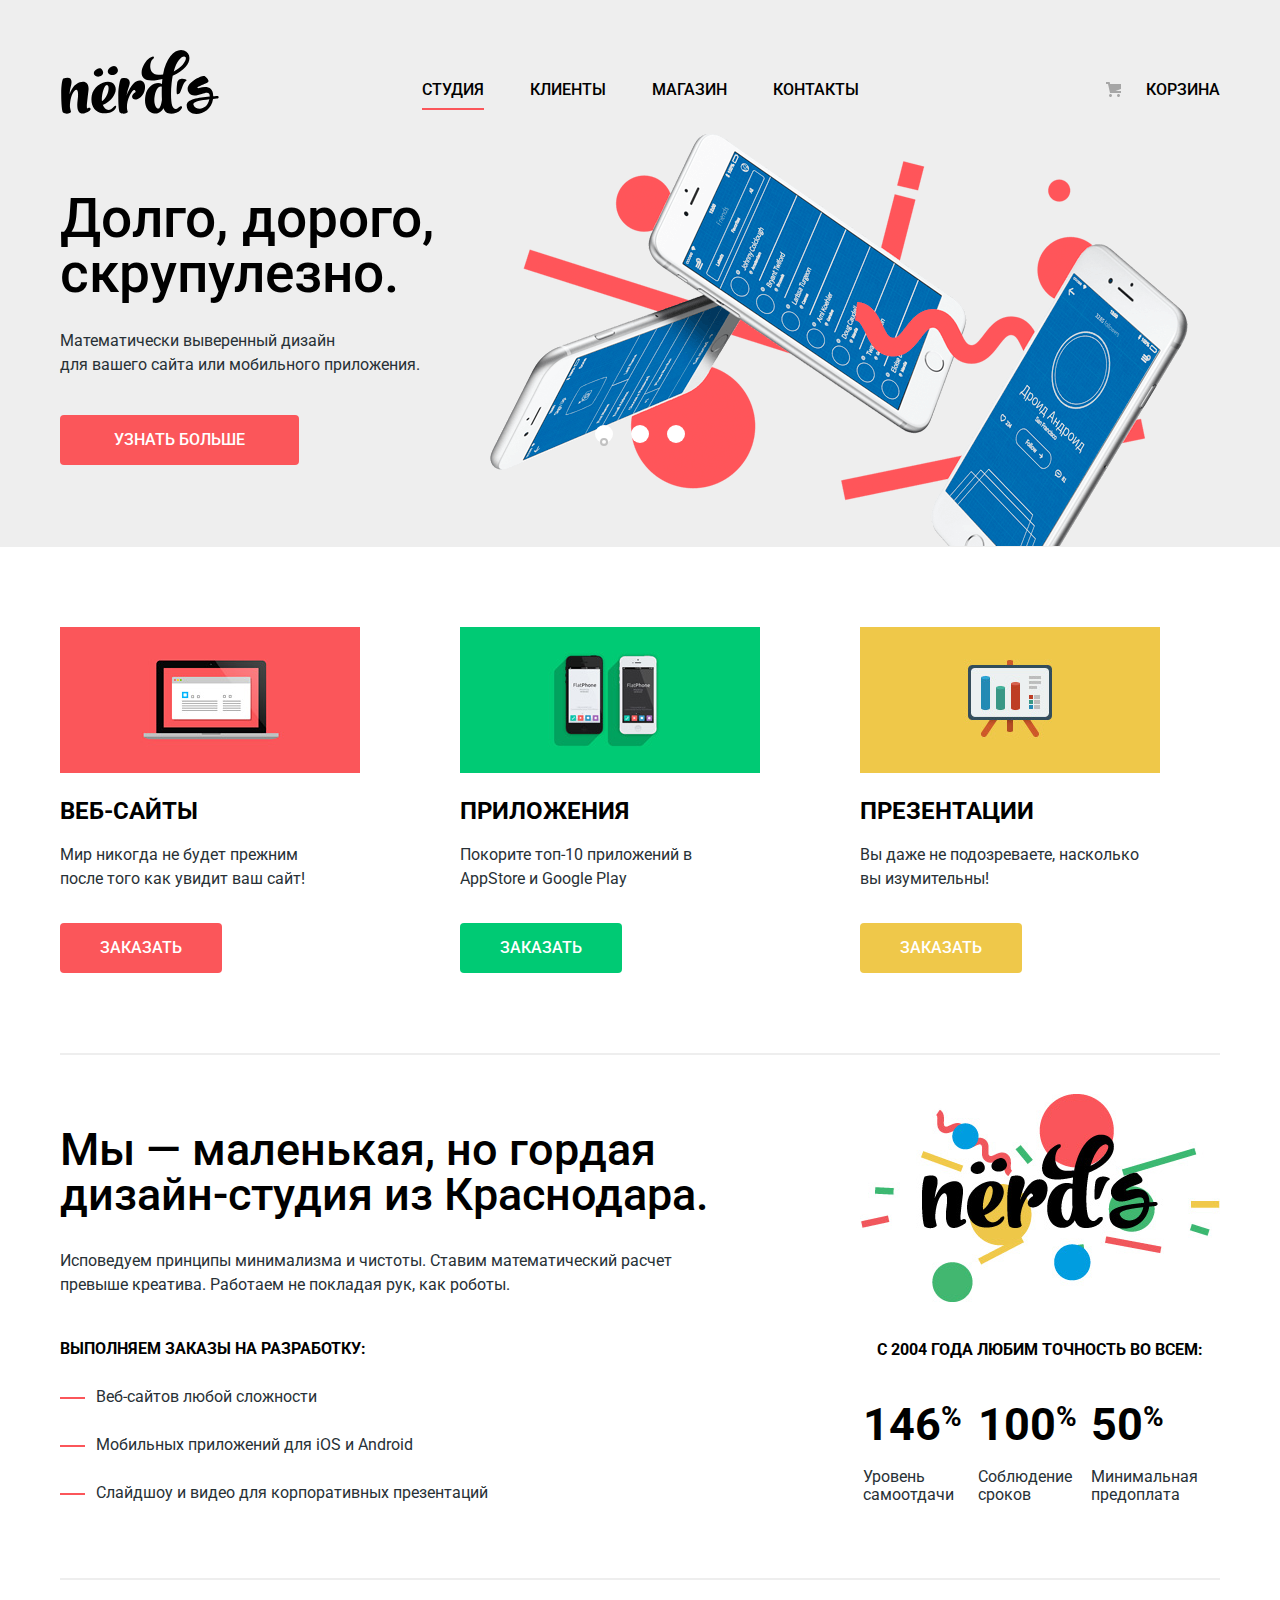
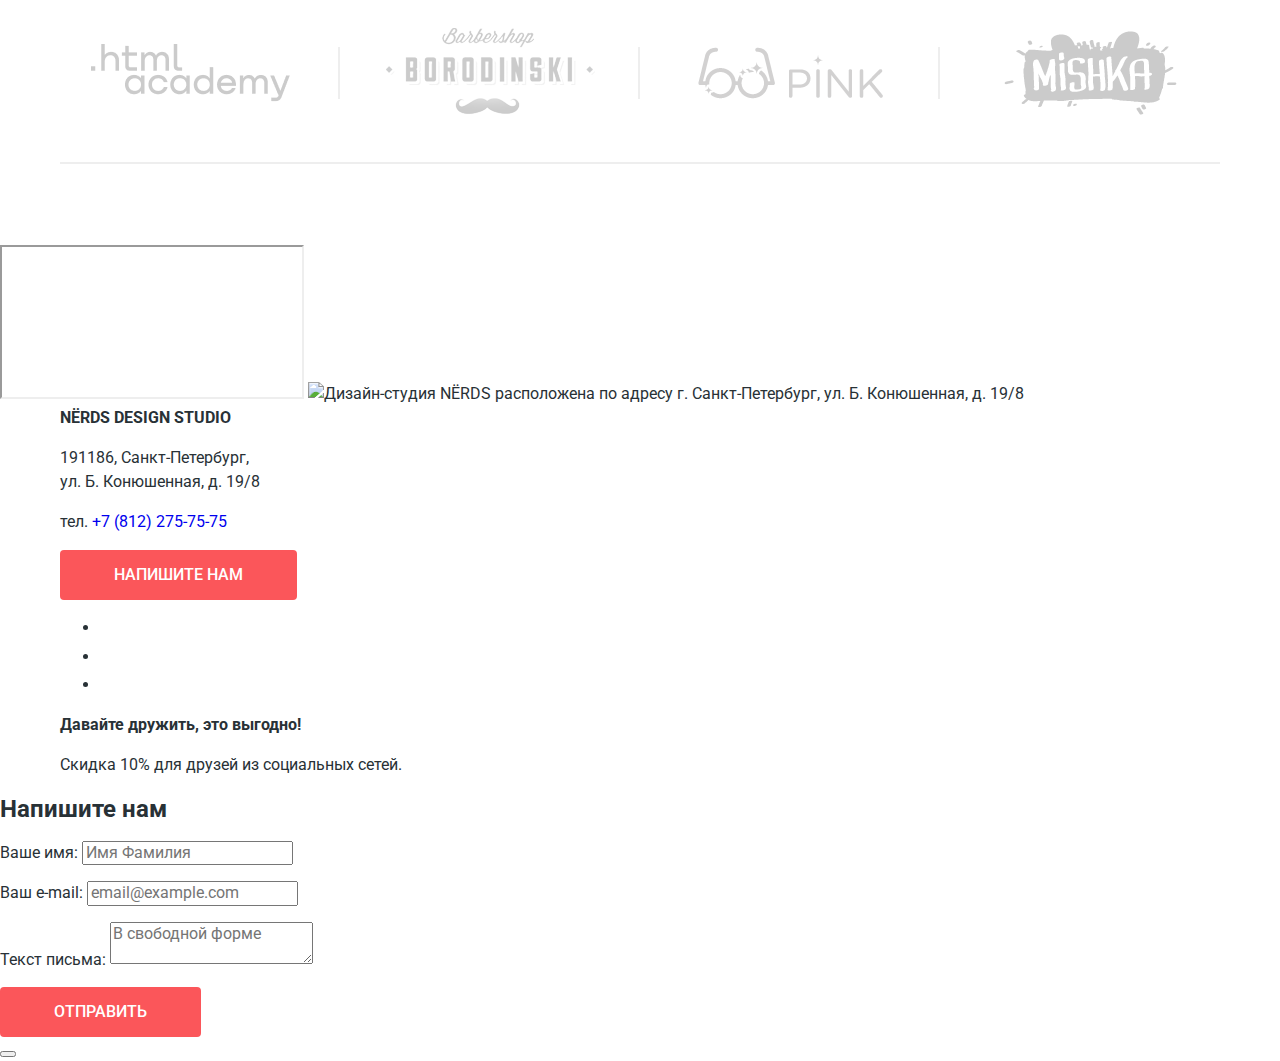
==== index.html @ a6c22553 "finished clients list styles" ====
<!DOCTYPE html>
<html lang="ru">

<head>
  <meta charset="UTF-8">
  <title>Дизайн-студия «Нёрдс»</title>
  <link href="https://fonts.googleapis.com/css?family=Roboto:400,500,700&amp;subset=cyrillic" rel="stylesheet">
  <link rel="stylesheet" href="css/normalize.css"> 
  <link rel="stylesheet" href="css/style.css">
</head>

<body>
  <header class="main-header">
    <div class="container">
      <nav class="main-navigation">
        <a href="" class="header-logo">
          <img src="img/nerds-logo.svg" alt="Логотип дизайн-студии «Нёрдс»" width="160" height="65">
        </a>
        <ul class="site-navigation">
          <li><a href="#" class="current">Студия</a></li>
          <li><a href="#">Клиенты</a></li>
          <li><a href="catalog.html">Магазин</a></li>
          <li><a href="#">Контакты</a></li>
        </ul>
        <ul class="user-navigation">
          <li><a href="#">Корзина</a></li>
        </ul>
      </nav>

      <h1 class="visually-hidden">Дизайн-студия «Нёрдс»</h1>

      <section class="slider">
        <div class="slider-item">
          <div class="slider-description">
            <h2>Долго, дорого, скрупулезно.</h2>
            <p>Математически выверенный дизайн <br> для вашего сайта или мобильного приложения.</p>
            <a class="button large-button" href="#">Узнать больше</a>
          </div>
        </div>
        <div class="slider-item visually-hidden">
          <div class="slider-description">
            <h2>Любим математику как никто другой</h2>
            <p>Никакого креатива, только математические формулы для расчета идеальных пропорций.</p>
            <a class="button large-button" href="#">Узнать больше</a>
          </div>
        </div>
        <div class="slider-item visually-hidden">
          <div class="slider-description">
            <h2>Только ночь, только хардкор</h2>
            <p>Работать днем, как все? Мы против этого. <br> Ближе к полуночи работа только начинается.</p>
            <a class="button large-button" href="#">Узнать больше</a>
          </div>
        </div>
        <div class="slider-controls">
          <button type="button" class="current"><span class="visually-hidden">Показать первый слайд</span></button>
          <button type="button"><span class="visually-hidden">Показать второй слайд</span></button>
          <button type="button"><span class="visually-hidden">Показать третий слайд</span></button>
        </div>
      </section>
    </div>
  </header>

  <main>
    <div class="container">
      <section class="services">
        <h2 class="visually-hidden">Наши услуги</h2>
        <ul class="services-list">
          <li class="services-item">
            <img src="img/illustration-1.png" alt="Разрабатываем веб-сайты" width="300" height="146">
            <h3>Веб-сайты</h3>
            <p>Мир никогда не будет прежним после того как увидит ваш сайт!</p>
            <a class="button small-button" href="#">Заказать</a>
          </li>
          <li class="services-item">
            <img src="img/illustration-2.png" alt="Разрабатываем приложения" width="300" height="146">
            <h3>Приложения</h3>
            <p>Покорите топ-10 приложений в AppStore и Google Play</p>
            <a class="button small-button green-btn" href="#">Заказать</a>
          </li>
          <li class="services-item">
            <img src="img/illustration-3.png" alt="Создаем презентации" width="300" height="146">
            <h3>Презентации</h3>
            <p>Вы даже не подозреваете, насколько вы изумительны!</p>
            <a class="button small-button" href="#">Заказать</a>
          </li>
        </ul>
      </section>

      <section class="about-us">
        <h2 class="visually-hidden">О нас</h2>
        <div class="col-left about-us-text">
          <b class="title">Мы — маленькая, но гордая дизайн-студия из Краснодара.</b>
          <p>Исповедуем принципы минимализма и чистоты. Ставим математический расчет превыше креатива. Работаем не
            покладая рук, как роботы.</p>
          <p><b>Выполняем заказы на разработку:</b></p>
          <ul class="about-us-list">
            <li>Веб-сайтов любой сложности</li>
            <li>Мобильных приложений для iOS и Android</li>
            <li>Слайдшоу и видео для корпоративных презентаций</li>
          </ul>
        </div>
        <div class="col-right about-us-info">
          <img src="img/nerds-illustration.png" alt="Второй логотип дизайн-студии «Нёрдс»" width="360" height="208">
          <table class="about-us-table">
            <caption>с 2004 года Любим точность во всем:</caption>
            <thead>
              <tr>
                <th>Уровень самоотдачи</th>
                <th>Соблюдение сроков</th>
                <th>Минимальная предоплата</th>
              </tr>
            </thead>
            <tbody>
              <tr>
                <td>146<sup>%</sup></td>
                <td>100<sup>%</sup></td>
                <td>50<sup>%</sup></td>
              </tr>
            </tbody>
          </table>
        </div>
      </section>

      <section class="partners">
        <h2 class="visually-hidden">Наши партнеры</h2>
        <ul class="partners-list">
          <li class="partners-list-item">
            <a href="https://htmlacademy.ru/intensive/htmlcss" target="_blank">
              <span class="visually-hidden">HTML Academy</span>
              <img src="img/htmlacademy-logo.png" alt="Логотип HTML Academy">
            </a>
          </li>
          <li class="partners-list-item">
            <a href="https://zloydedd.github.io/Barbershop/" target="_blank">
              <span class="visually-hidden">Barbershop Borodinski</span>
              <img src="img/borodinski-logo.png" alt="Логотип Barbershop Borodinski">
            </a>
          </li>
          <li class="partners-list-item">
            <a href="#">
              <span class="visually-hidden">Pink</span>
              <img src="img/pink-logo.png" alt="Логотип Pink">
            </a>
          </li>
          <li class="partners-list-item">
            <a href="#">
              <span class="visually-hidden">Mishka</span>
              <img src="img/mishka-logo.png" alt="Логотип Mishka" >
            </a>
          </li>
        </ul>
      </section>
    </div>
  </main>

  <footer>
    <section class="contacts">
      <h2 class="visually-hidden">Контакты</h2>
      <iframe src="https://yandex.ru/map-widget/v1/?um=constructor%3Ac1545d169bb420ef90648754a6fea53576f6d8beea52be2b904fad6d67ff5f3b&amp;source=constructor"></iframe>
      <img src="img/map.jpg" alt="Дизайн-студия NЁRDS расположена по адресу г. Санкт-Петербург, ул. Б. Конюшенная, д. 19/8"
        width="1440" height="416">
      <div class="container">
        <div class="contacts-info">
          <b>NЁRDS DESIGN STUDIO</b>
          <p class="contacts-info-text">191186, Санкт-Петербург, <br> ул. Б. Конюшенная, д. 19/8</p>
          <p class="contacts-info-text">тел. <a href="tel:+78122757575">+7 (812) 275-75-75</a></p>
          <a class="write-us button" href="form.html">Напишите нам</a>
        </div>
      </div>
    </section>

    <section class="social">
      <div class="container">
        <h2 class="visually-hidden">Мы в социальных сетях</h2>
        <ul class="social-list">
          <li>
            <a class="social-button" href="#">
              <span class="visually-hidden">Вконтакте</span>
              <svg xmlns="http://www.w3.org/2000/svg" width="26" height="15">
                <path fill="#FFF" d="M16.138 11.51c.956-.309 2.18 2.04 3.483 2.939.978.681 1.727.534 1.727.534l3.473-.05s1.815-.112.957-1.554c-.071-.12-.503-1.069-2.585-3.022-2.177-2.043-1.882-1.712.739-5.244 1.597-2.153 2.236-3.468 2.036-4.028-.192-.539-1.365-.399-1.365-.399L20.69.713c-.381.001-.704.119-.851.515-.003.004-.621 1.666-1.445 3.079-1.741 2.989-2.436 3.148-2.724 2.961-.661-.433-.494-1.737-.494-2.664 0-2.897.432-4.105-.846-4.417-.427-.104-.739-.172-1.828-.182-1.392-.021-2.574 0-3.244.329-.445.223-.786.712-.579.74.26.035.843.16 1.155.586.401.552.389 1.789.389 1.789s.229 3.411-.54 3.834c-.528.29-1.25-.302-2.803-3.016-.793-1.388-1.392-2.922-1.392-2.922s-.116-.285-.326-.441c-.25-.185-.6-.244-.6-.244L.848.684S.29.7.085.946c-.182.218-.015.668-.015.668s2.909 6.881 6.203 10.347c3.02 3.182 6.452 2.971 6.452 2.971h1.555s.469-.054.709-.312c.224-.24.214-.691.214-.691s-.031-2.109.935-2.419z" /></svg>
            </a>
          </li>
          <li>
            <a class="social-button" href="#">
              <span class="visually-hidden">Фейсбук</span>
              <svg xmlns="http://www.w3.org/2000/svg" width="12" height="22">
                <path fill="#FFF" d="M12 4V0H8a4 4 0 0 0-4 4v4H0v4h4v10h4V12h4V8H8V4h4z" /></svg>
            </a>
          </li>
          <li>
            <a class="social-button" href="#">
              <span class="visually-hidden">Инстаграм</span>
              <svg xmlns="http://www.w3.org/2000/svg" width="21" height="21">
                <path fill="#FFF" d="M18 0H3C1.35 0 0 1.35 0 3v15c0 1.65 1.35 3 3 3h15c1.65 0 3-1.35 3-3V3c0-1.65-1.35-3-3-3zm-7.5 7c1.93 0 3.5 1.57 3.5 3.5S12.43 14 10.5 14 7 12.43 7 10.5 8.57 7 10.5 7zM18 18H3V9h1.181A6.504 6.504 0 0 0 4 10.5a6.5 6.5 0 1 0 13 0 6.45 6.45 0 0 0-.181-1.5H18v9zm0-11h-4V3h4v4z" /></svg>
            </a>
          </li>
        </ul>
        <div class="social-text">
          <b>Давайте дружить, это выгодно!</b>
          <p>Скидка 10% для друзей из социальных сетей.</p>
        </div>
      </div>
    </section>
  </footer>

  <section class="modal modal-contacts">
    <h2>Напишите нам</h2>
    <form class="contacts-form" action="https://echo.htmlacademy.ru" method="post">
      <div class="modal-contacts-row">
        <p>
          <label for="name">Ваше имя:</label>
          <input id="name" type="text" name="name" placeholder="Имя Фамилия">
        </p>
        <p>
          <label for="email">Ваш e-mail:</label>
          <input id="email" type="text" name="email" placeholder="email@example.com">
        </p>
      </div>
      <p>
        <label for="message">Текст письма:</label>
        <textarea id="message" name="message" placeholder="В свободной форме"></textarea>
      </p>
      <button class="button" type="submit">Отправить</button>
    </form>
    <button class="modal-close" type="button"><span class="visually-hidden">Закрыть</span></button>
  </section>
  <script src="js/script.js"></script>
</body>

</html>
---- css/style.css ----
body {
  font-weight: normal;
  font-size: 16px;
  line-height: 24px;
  font-family: "Roboto", "Arial", sans-serif;
  color: #283136;

  background-color: #ffffff;
}

a {
  text-decoration: none;
}

.visually-hidden {
  position: absolute;
  width: 1px;
  height: 1px;
  margin: -1px;
  border: 0;
  padding: 0;
  white-space: nowrap;
  clip-path: inset(100%);
  clip: rect(0 0 0 0);
  overflow: hidden;
}

.container {
  width: 1160px;
  margin: 0 auto;
  padding: 0 20px;
}

.button {
  display: inline-block;
  padding: 16px 54px;

  font: inherit;
  font-weight: 500;
  line-height: 18px;
  vertical-align: middle;
  text-align: center;
  color: #ffffff;
  text-transform: uppercase;

  background-color: #fb565a;
  border: none;
  border-radius: 4px;
  cursor: pointer;
}

.button:hover,
.button:focus {
  background-color: #e74246;
}

.button:active {
  color: rgba(255, 255, 255, 0.3);

  background-color: #d7373b;
  -webkit-box-shadow: inset 0 3px 0 rgba(0, 1, 1, 0.1);
          box-shadow: inset 0 3px 0 rgba(0, 1, 1, 0.1);
}

/* header */

.main-header {
  background-color: #eeeeee;
}

.main-header .main-navigation {
  display: flex;
  padding-top: 49px;
}

.main-header .header-logo {
  width: 160px;
  height: 65px;
}

.main-header ul {
  margin: 0;
  padding: 0;

  list-style: none;
}

a.header-logo:hover,
a.header-logo:focus {
  opacity: 0.8;
}

a.header-logo:active {
  opacity: 0.3;
}

ul.site-navigation,
ul.user-navigation {
  padding-top: 26px;
}

ul.site-navigation {
  display: flex;
  flex-wrap: wrap;
  justify-content: center;
  width: 840px;
}

ul.user-navigation {
  max-width: 180px;
  margin-left: auto;

  text-align: right;
}

.site-navigation li,
.user-navigation li {
  position: relative;
}

.site-navigation a,
.user-navigation a {
  display: block;

  font-weight: 500;
  line-height: 30px;
  color: #000000;
  text-transform: uppercase;
}

.site-navigation a.current::after,
.user-navigation a.current::after {
  content: "";
  position: absolute;
  right: 23px;
  bottom: 4px;
  left: 23px;

  height: 2px;

  background-color: #fb565a;
}

.site-navigation a[href]:hover,
.site-navigation a[href]:focus,
.user-navigation a[href]:hover,
.user-navigation a[href]:focus {
  color: #fb565a;
}

.site-navigation a[href]:active,
.user-navigation a[href]:active {
  color: rgba(0, 0, 0, 0.3);
}

.site-navigation a {
  padding: 0 23px;
}

.user-navigation a {
  position: relative;

  padding-left: 40px;
}

.user-navigation a::before {
  content: "";
  position: absolute;
  top: 7px;
  left: 0;

  width: 15px;
  height: 15px;

  background-image: url("../img/cart-icon.svg");
}

/* main page */

.slider {
  position: relative;

  min-height: 433px;
}

.slider .slider-item {
  position: absolute;

  width: 100%;
  padding-bottom: 100px;

  background-repeat: no-repeat;
  background-position: 93%;
}

.slider .slider-item:nth-child(1) {
  background-image: url("../img/slide-1.png");
}

.slider .slider-item:nth-child(2) {
  padding-bottom: 82px;

  background-image: url("../img/slide-2.png");
}

.slider .slider-item:nth-child(3) {
  background-image: url("../img/slide-3.png");
}

.slider-description {
  width: 560px;
}

.slider-description h2 {
  margin: 0;
  padding-top: 77px;
  padding-right: 60px;
  padding-bottom: 12px;

  font-weight: 500;
  font-size: 55px;
  line-height: 55px;
  color: #000000;
}

.slider-description p {
  margin-bottom: 38px;
  padding-right: 60px;
}

.slider-controls {
  position: absolute;
  bottom: 98px;
  left: 535px;
}

.slider-controls button {
  width: 18px;
  height: 18px;
  margin-right: 14px;

  background-color: #ffffff;
  border: none;
  border-radius: 50%;
}

.slider-controls button.current::after {
  content: "";
  position: absolute;
  top: 13px;
  left: 5px;

  width: 4px;
  height: 4px;

  border: 2px solid #c1c1c1;
  border-radius: 50%;
}

/* services */

.services {
  padding: 80px 0;

  border-bottom: 2px solid #eeeeee;
}

.services .services-list {
  display: flex;
  flex-wrap: wrap;
  justify-content: space-between;
  margin: 0;
  padding: 0;

  list-style: none;
}

.services-item {
  width: 300px;
  margin-right: 60px;
}

.services-item img {
  display: block;
  width: 300px;
  height: 146px;
}

.services-item h3 {
  margin: 0;
  margin-top: 23px;
  margin-bottom: 17px;

  font-weight: bold;
  font-size: 24px;
  line-height: 30px;
  color: #000000;
  text-transform: uppercase;
}

.services-item p {
  margin-bottom: 32px;
  padding-right: 20px;
}

.services-item .button {
  padding: 16px 40px;
}

.services-item:nth-child(2) .button {
  background-color: #00ca74;
}

.services-item:nth-child(2) .button:hover,
.services-item:nth-child(2) .button:focus {
  background-color: #00bc6c;
}

.services-item:nth-child(2) .button:active {
  background-color: #00aa62;
}

.services-item:nth-child(3) .button {
  background-color: #efc84a;
}

.services-item:nth-child(3) .button:hover,
.services-item:nth-child(3) .button:focus {
  background-color: #eab534;
}

.services-item:nth-child(3) .button:active {
  background-color: #e5a722;
}

/* about us */

.about-us {
  display: flex;
  justify-content: space-between;
  padding-top: 39px;
  padding-bottom: 49px;

  border-bottom: 2px solid #eeeeee;
}

.about-us .col-left {
  width: 660px;
  padding-top: 33px;
}

.about-us .col-right {
  width: 360px;
}

.about-us-text .title {
  font-weight: 500;
  font-size: 45px;
  line-height: 45px;
  color: #000000;
  text-transform: none;
}

.about-us-text p:first-of-type {
  margin-top: 32px;
}

.about-us-text p:last-of-type {
  margin-top: 40px;
  margin-bottom: 24px;
}

.about-us-text b {
  font-weight: bold;
  color: #000000;
  text-transform: uppercase;
}

.about-us-text .about-us-list {
  margin: 0;
  padding: 0;

  list-style: none;
}

.about-us-list li {
  position: relative;

  margin-bottom: 24px;
  padding-left: 36px;
}

.about-us-list li::before {
  content: "";
  position: absolute;
  top: 12px;
  left: 0;

  width: 25px;
  height: 2px;

  background-color: #fb565a;
}

/* second-col */

.about-us-info img {
  display: block;
  width: 360px;
  height: 208px;
}

.about-us-table {
  margin-top: 36px;
}

.about-us-table caption {
  margin-bottom: 37px;

  font-weight: bold;
  color: #000000;
  text-transform: uppercase;
}

.about-us-table thead {
  display: table-footer-group;

  text-align: left;
}

.about-us-table th {
  font-weight: normal;
  line-height: 18px;
  padding-top: 18px;
}

.about-us-table tbody {
  font-weight: bold;
  font-size: 45px;
  line-height: 45px;
  color: #000000;
}

.about-us-table sup {
  font-size: 28px;
}

/* partners */

.partners {
  padding-bottom: 81px;
}

.partners .partners-list {
  display: flex;
  flex-wrap: wrap;
  justify-content: space-between;
  align-items: center;
  margin: 0;
  padding: 0;
  padding-top: 48px;
  padding-bottom: 44px;

  list-style: none;

  border-bottom: 2px solid #eeeeee;
}

.partners-list .partners-list-item {
  width: 260px;
  position: relative;
}

.partners-list-item:not(:nth-child(4n + 4))::after {
  content: "";
  position: absolute;
  width: 2px;
  height: 52px;
  right: -20px;
  bottom: 50%;
  transform: translateY(50%);
  background-color: #EEEEEE;
}

.partners-list-item a {
  display: flex;
  justify-content: center;

  opacity: 0.2;
}

.partners-list-item a:hover,
.partners-list-item a:focus {
  opacity: 1;
}

.partners-list-item a:active {
  opacity: 0.1;
}

.partners-list-item img {
  width: auto;
}
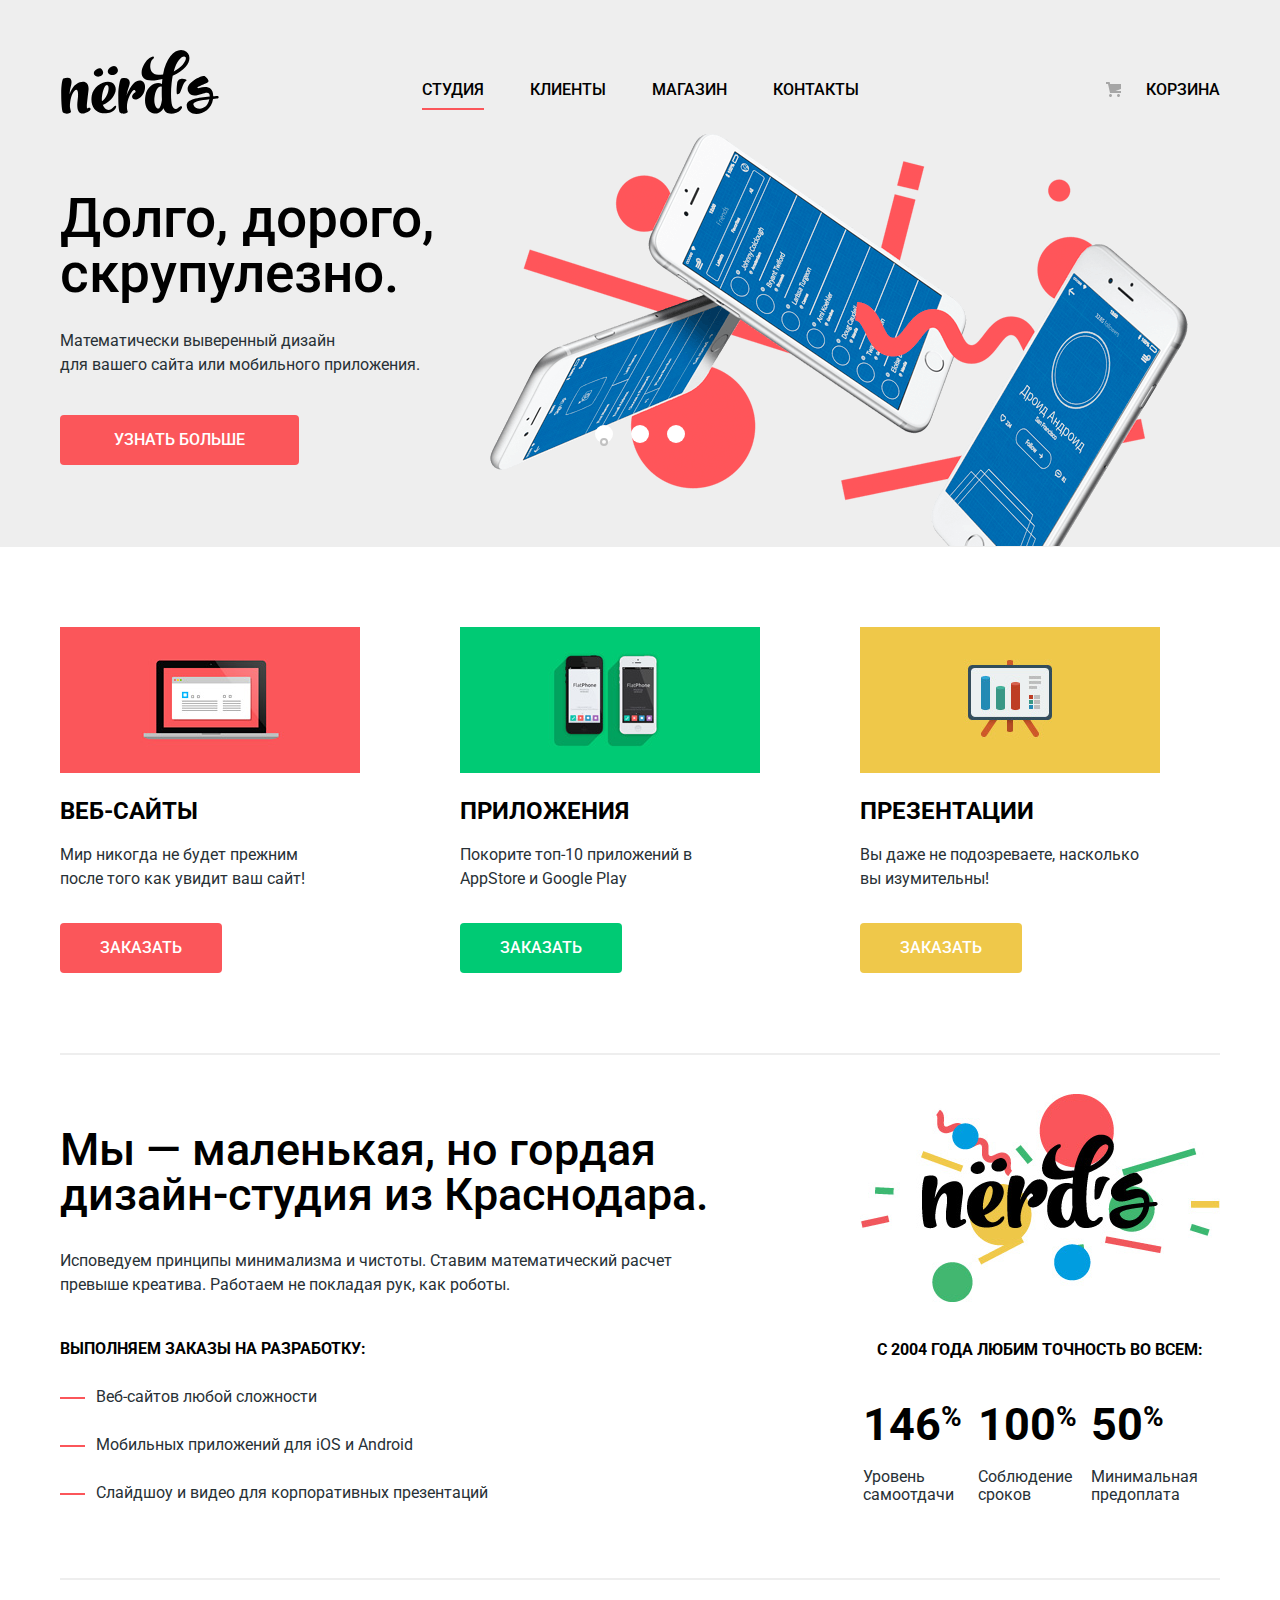
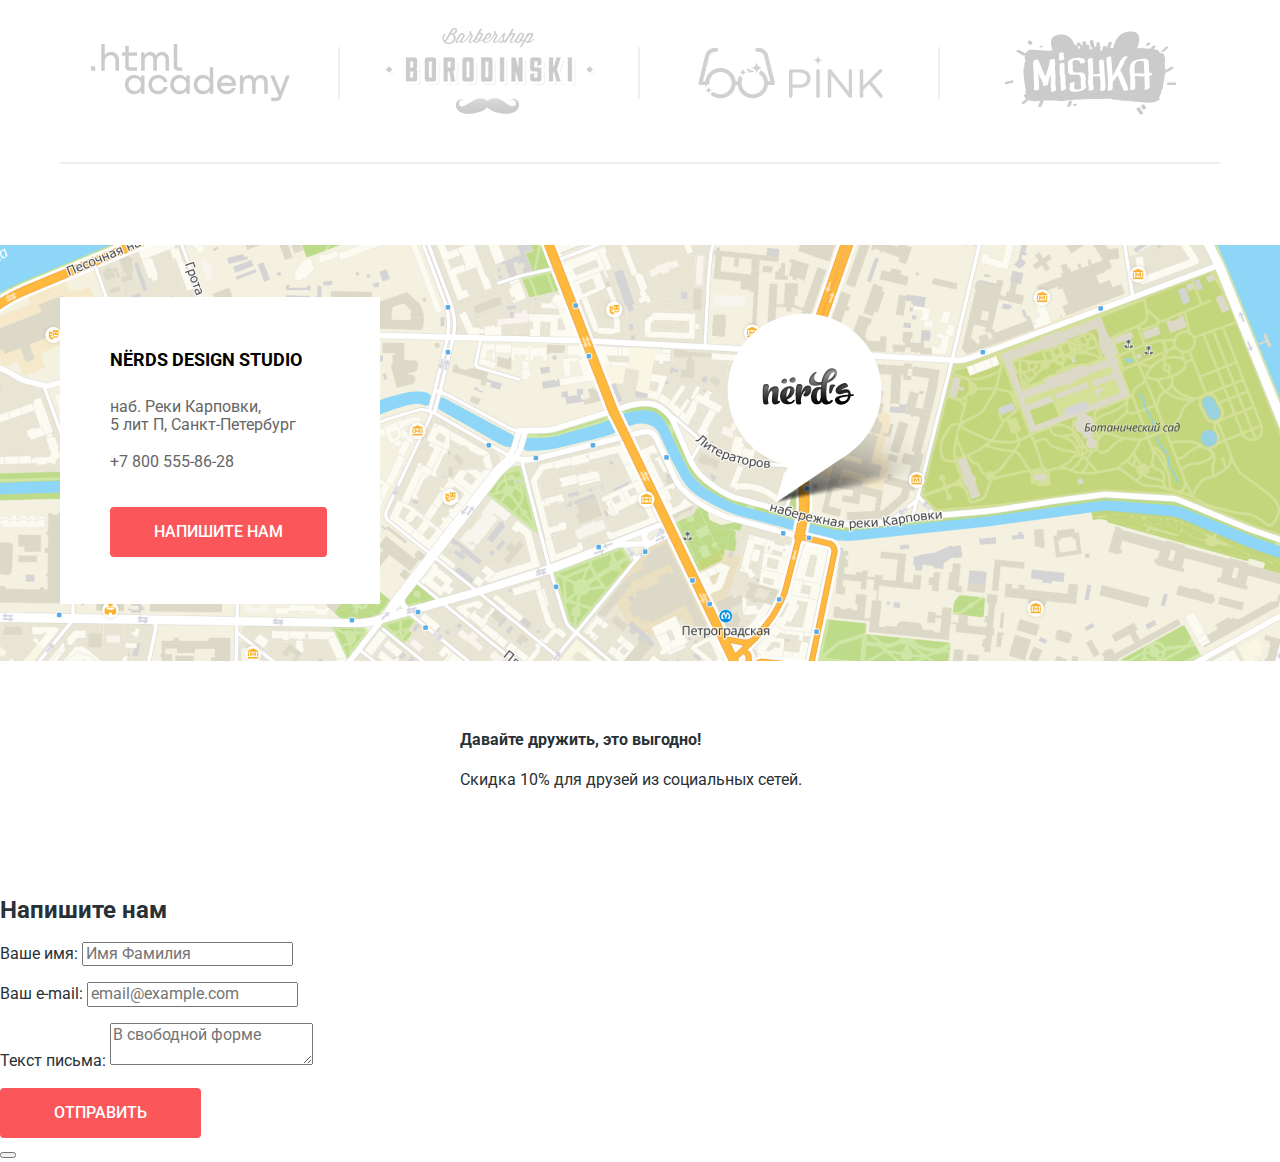
==== commit 04be19c8: "finished address/map section styles" ====
--- a/index.html
+++ b/index.html
@@ -157,15 +157,16 @@
     <section class="contacts">
       <h2 class="visually-hidden">Контакты</h2>
       <iframe src="https://yandex.ru/map-widget/v1/?um=constructor%3Ac1545d169bb420ef90648754a6fea53576f6d8beea52be2b904fad6d67ff5f3b&amp;source=constructor"></iframe>
-      <img src="img/map.jpg" alt="Дизайн-студия NЁRDS расположена по адресу г. Санкт-Петербург, ул. Б. Конюшенная, д. 19/8"
-        width="1440" height="416">
+      <img src="img/map.png" alt="Дизайн-студия NЁRDS расположена по адресу г. Санкт-Петербург, ул. Б. Конюшенная, д. 19/8"
+        width="" height="">
       <div class="container">
         <div class="contacts-info">
-          <b>NЁRDS DESIGN STUDIO</b>
-          <p class="contacts-info-text">191186, Санкт-Петербург, <br> ул. Б. Конюшенная, д. 19/8</p>
-          <p class="contacts-info-text">тел. <a href="tel:+78122757575">+7 (812) 275-75-75</a></p>
+          <b>nёrds design studio</b>
+          <p class="contacts-info-text">наб. Реки Карповки, <br> 5 лит П, Санкт-Петербург</p>
+          <p class="contacts-info-text"><a href="tel:+78005558628">+7 800 555-86-28</a></p>
           <a class="write-us button" href="form.html">Напишите нам</a>
         </div>
+        <div class="map-marker"></div>
       </div>
     </section>
 
--- a/css/style.css
+++ b/css/style.css
@@ -500,4 +500,111 @@
 
 .partners-list-item img {
   width: auto;
+}
+
+/* footer */
+
+.contacts {
+  position: relative;
+
+  height: 416px;
+  padding-bottom: 67px;
+  overflow: hidden;
+}
+
+.contacts iframe {
+  display: none;
+  position: relative;
+  z-index: 2;
+
+  width: 100%;
+  height: 416px;
+
+  border: none;
+}
+
+.contacts img {
+  position: absolute;
+  top: 0;
+  z-index: 1;
+
+  width: 1440px;
+  height: 416px;
+}
+
+.contacts-info {
+  position: absolute;
+  top: 52px;
+  z-index: 2;
+
+  width: 220px;
+  padding: 48px 50px 47px 50px;
+
+  background-color: #ffffff;
+} 
+
+.map-marker {
+  content: "";
+  position: absolute;
+  left: 727px;
+  top: 68px;
+  z-index: 2;
+
+  width: 231px;
+  height: 190px;
+  background-image: url("../img/map-marker.png");
+}
+
+.contacts-info b {
+  font-weight: bold;
+  font-size: 18px;
+  line-height: 30px;
+  color: #000000;
+  text-transform: uppercase;
+}
+
+.contacts-info-text:first-of-type {
+  margin: 0;
+  margin-top: 23px;
+}
+
+.contacts-info-text:last-of-type {
+  margin: 0;
+  margin-top: 19px;
+  margin-bottom: 13px;
+}
+
+.contacts-info-text,
+.contacts-info-text a {
+  line-height: 18px;
+  color: #666666;
+}
+
+.contacts-info .write-us {
+  margin-top: 23px;
+  padding: 16px 44px;
+}
+
+/* social bar */
+
+.social {
+  padding-bottom: 70px;
+}
+
+.social .container {
+  display: flex;
+}
+
+.social .social-list {
+  display: flex;
+  flex-wrap: wrap;
+  width: 400px;
+  margin: 0;
+  padding: 0;
+
+  list-style: none;
+}
+
+.social-list li {
+  margin-right: 12px;
 }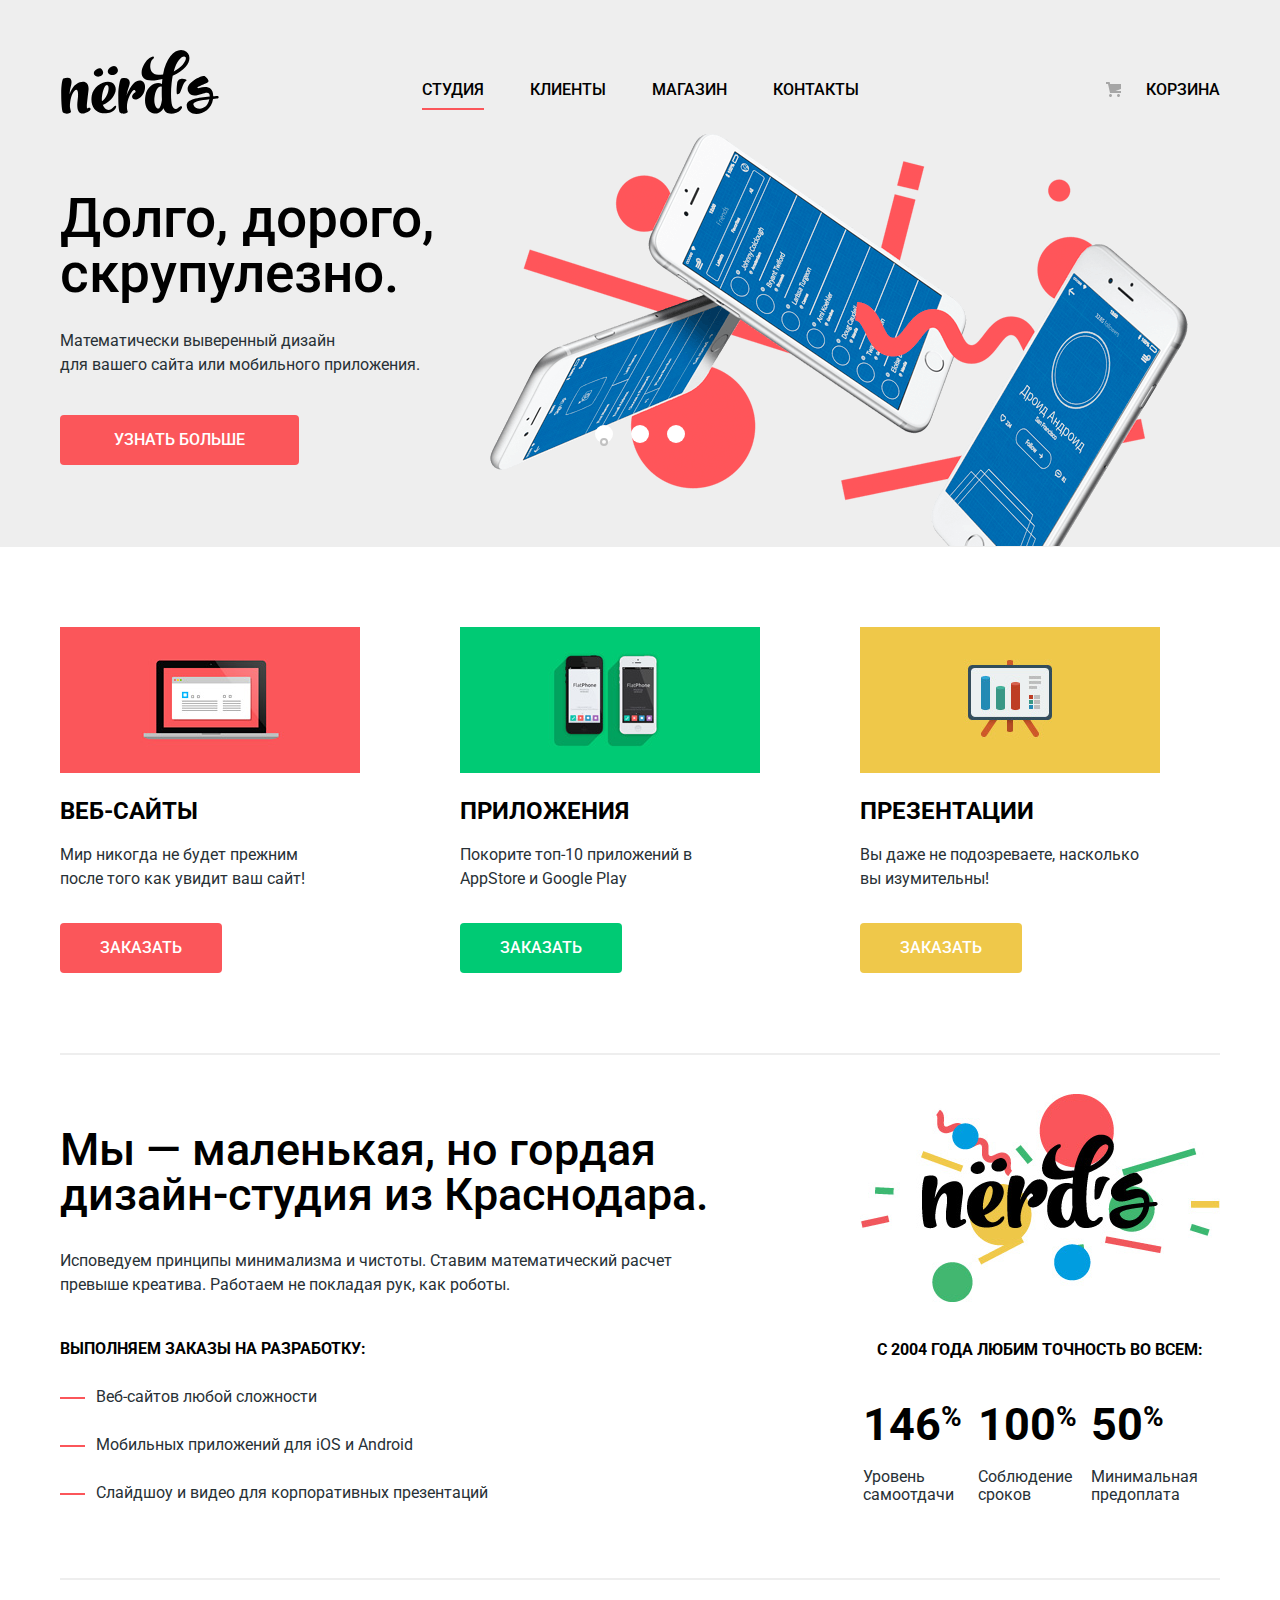
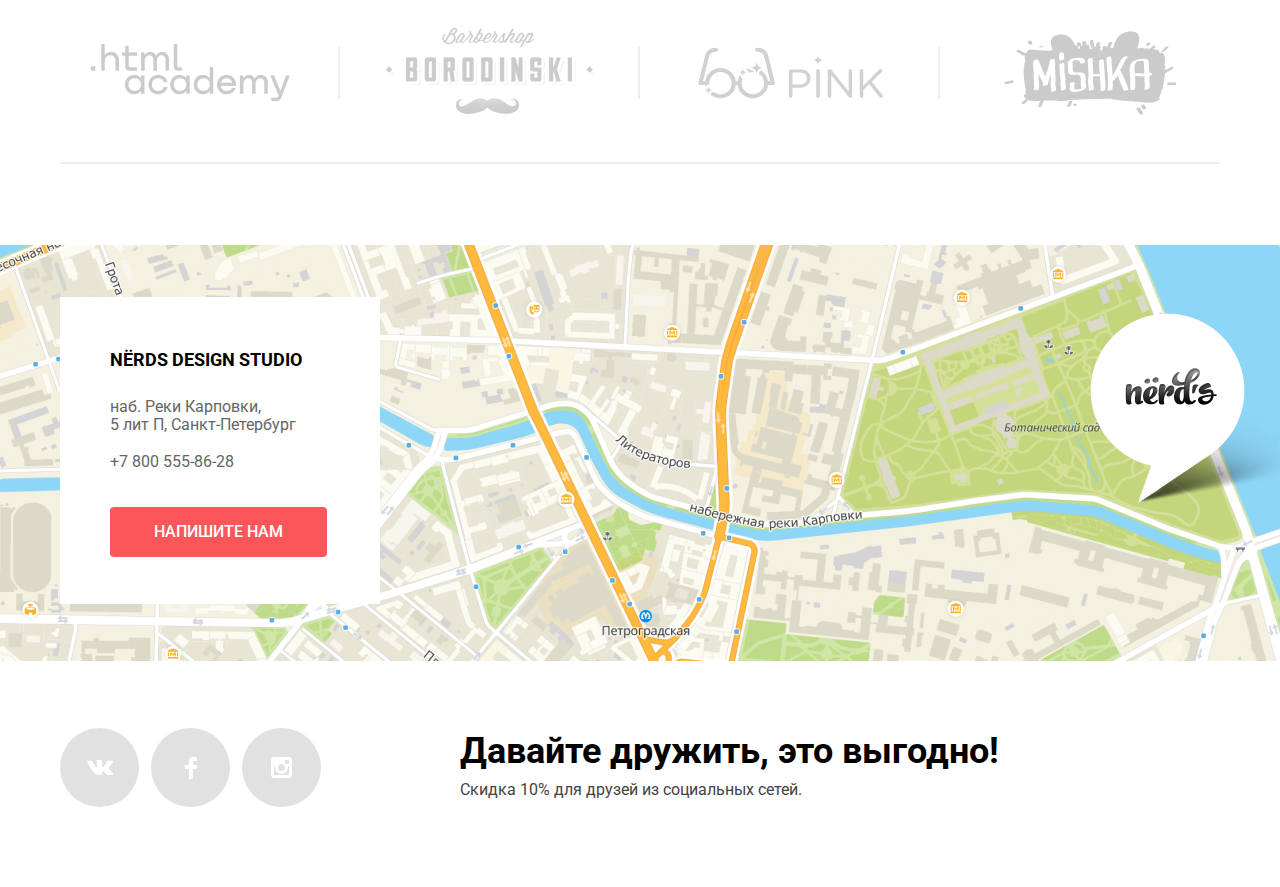
==== commit ec126ba2: "finished modal, some pixel work" ====
--- a/index.html
+++ b/index.html
@@ -208,19 +208,19 @@
     <h2>Напишите нам</h2>
     <form class="contacts-form" action="https://echo.htmlacademy.ru" method="post">
       <div class="modal-contacts-row">
-        <p>
+        <div>
           <label for="name">Ваше имя:</label>
           <input id="name" type="text" name="name" placeholder="Имя Фамилия">
-        </p>
-        <p>
-          <label for="email">Ваш e-mail:</label>
+        </div>
+        <div>
+          <label for="email">Ваш email:</label>
           <input id="email" type="text" name="email" placeholder="email@example.com">
-        </p>
-      </div>
-      <p>
+        </div>
+      </div>
+      <div>
         <label for="message">Текст письма:</label>
         <textarea id="message" name="message" placeholder="В свободной форме"></textarea>
-      </p>
+      </div>
       <button class="button" type="submit">Отправить</button>
     </form>
     <button class="modal-close" type="button"><span class="visually-hidden">Закрыть</span></button>
--- a/css/style.css
+++ b/css/style.css
@@ -513,7 +513,6 @@
 }
 
 .contacts iframe {
-  display: none;
   position: relative;
   z-index: 2;
 
@@ -526,10 +525,13 @@
 .contacts img {
   position: absolute;
   top: 0;
+  left: 50%;
   z-index: 1;
 
   width: 1440px;
   height: 416px;
+
+  transform: translateX(-50%);
 }
 
 .contacts-info {
@@ -546,7 +548,7 @@
 .map-marker {
   content: "";
   position: absolute;
-  left: 727px;
+  left: 1090px;
   top: 68px;
   z-index: 2;
 
@@ -607,4 +609,198 @@
 
 .social-list li {
   margin-right: 12px;
+}
+
+.social .social-text {
+  width: 760px;
+  padding-top: 5px;
+}
+
+.social-button {
+  display: flex;
+  justify-content: center;
+  align-items: center;
+  width: 79px;
+  height: 79px;
+
+  background-color: #e1e1e1;
+  border-radius: 50%;
+}
+
+.social-button:hover,
+.social-button:focus {
+  background-color: #e74246;
+}
+
+.social-button:active {
+  background-color: #d7373b;
+}
+
+.social-button:active svg {
+  opacity: 0.3;
+}
+
+/* social text */
+
+.social-text b {
+  font-weight: bold;
+  font-size: 36px;
+  line-height: 36px;
+  color: #000000;
+}
+
+.social-text p {
+  margin-top: 9px;
+
+  line-height: 22px;
+  color: #444444;
+}
+
+/* footer end */
+
+/* modal section */
+
+.modal {
+  display: none;
+}
+
+.modal-show {
+  display: block;
+}
+
+.modal-contacts {
+  position: fixed;
+  top: 156px;
+  left: 50%;
+  z-index: 3;
+
+  width: 760px;
+  margin-left: -480px;
+  padding: 68px 100px 85px 100px;
+
+  background: #ffffff;
+  box-shadow: 0px 20px 40px rgba(0, 0, 0, 0.4);
+}
+
+.modal-contacts-row {
+  display: flex;
+  justify-content: space-between;
+}
+
+.modal-contacts-row div {
+  width: 360px;
+  padding-top: 12px;
+  margin-bottom: 32px;
+}
+
+.modal-contacts h2 {
+  margin: 0;
+  margin-bottom: 22px;
+
+  font-weight: 700;
+  font-size: 45px;
+  line-height: 53px;
+  color: #000000;
+}
+
+.modal-close {
+  position: absolute;
+  top: 80px;
+  right: 87px;
+
+  width: 27px;
+  height: 27px;
+  padding: 0;
+
+  background: none;
+  border: none;
+  cursor: pointer;
+  opacity: 0.3;
+}
+
+.modal-close::before {
+  content: "";
+  position: absolute;
+  top: 10px;
+  left: 0;
+
+  width: 27px;
+  height: 5px;
+
+  background-color: #fb565a;
+  transform: rotate(45deg);
+}
+
+.modal-close::after {
+  content: "";
+  position: absolute;
+  top: 10px;
+  left: 0;
+
+  width: 27px;
+  height: 5px;
+
+  background-color: #fb565a;
+  transform: rotate(-45deg);
+}
+
+.modal-close:hover {
+  opacity: 1;
+}
+
+.modal-close:active {
+  opacity: 0.1;
+}
+
+.contacts-form {
+  position: relative;
+}
+
+.contacts-form label {
+  font-weight: bold;
+  line-height: 18px;
+  color: #000000;
+}
+
+.contacts-form input,
+.contacts-form textarea {
+  box-sizing: border-box;
+  width: 100%;
+  margin-top: 6px;
+  padding: 13px;
+
+  line-height: 18px;
+
+  border: 2px solid #d7dcde;
+  border-radius: 4px;
+}
+
+.contacts-form input:hover,
+.contacts-form textarea:hover {
+  border-color: #b4b9bb;
+}
+
+.contacts-form input:focus,
+.contacts-form textarea:focus {
+  border-color: #000000;
+}
+
+.contacts-form input:focus::placeholder,
+.contacts-form textarea:focus::placeholder {
+  opacity: 1;
+}
+
+.contacts-form input:invalid {
+  color: #e74246;
+
+  border-color: #e74246;
+}
+
+.contacts-form textarea {
+  min-height: 119px;
+  margin-bottom: 24px;
+}
+
+.contacts-form .button {
+  padding: 16px 84px;
 }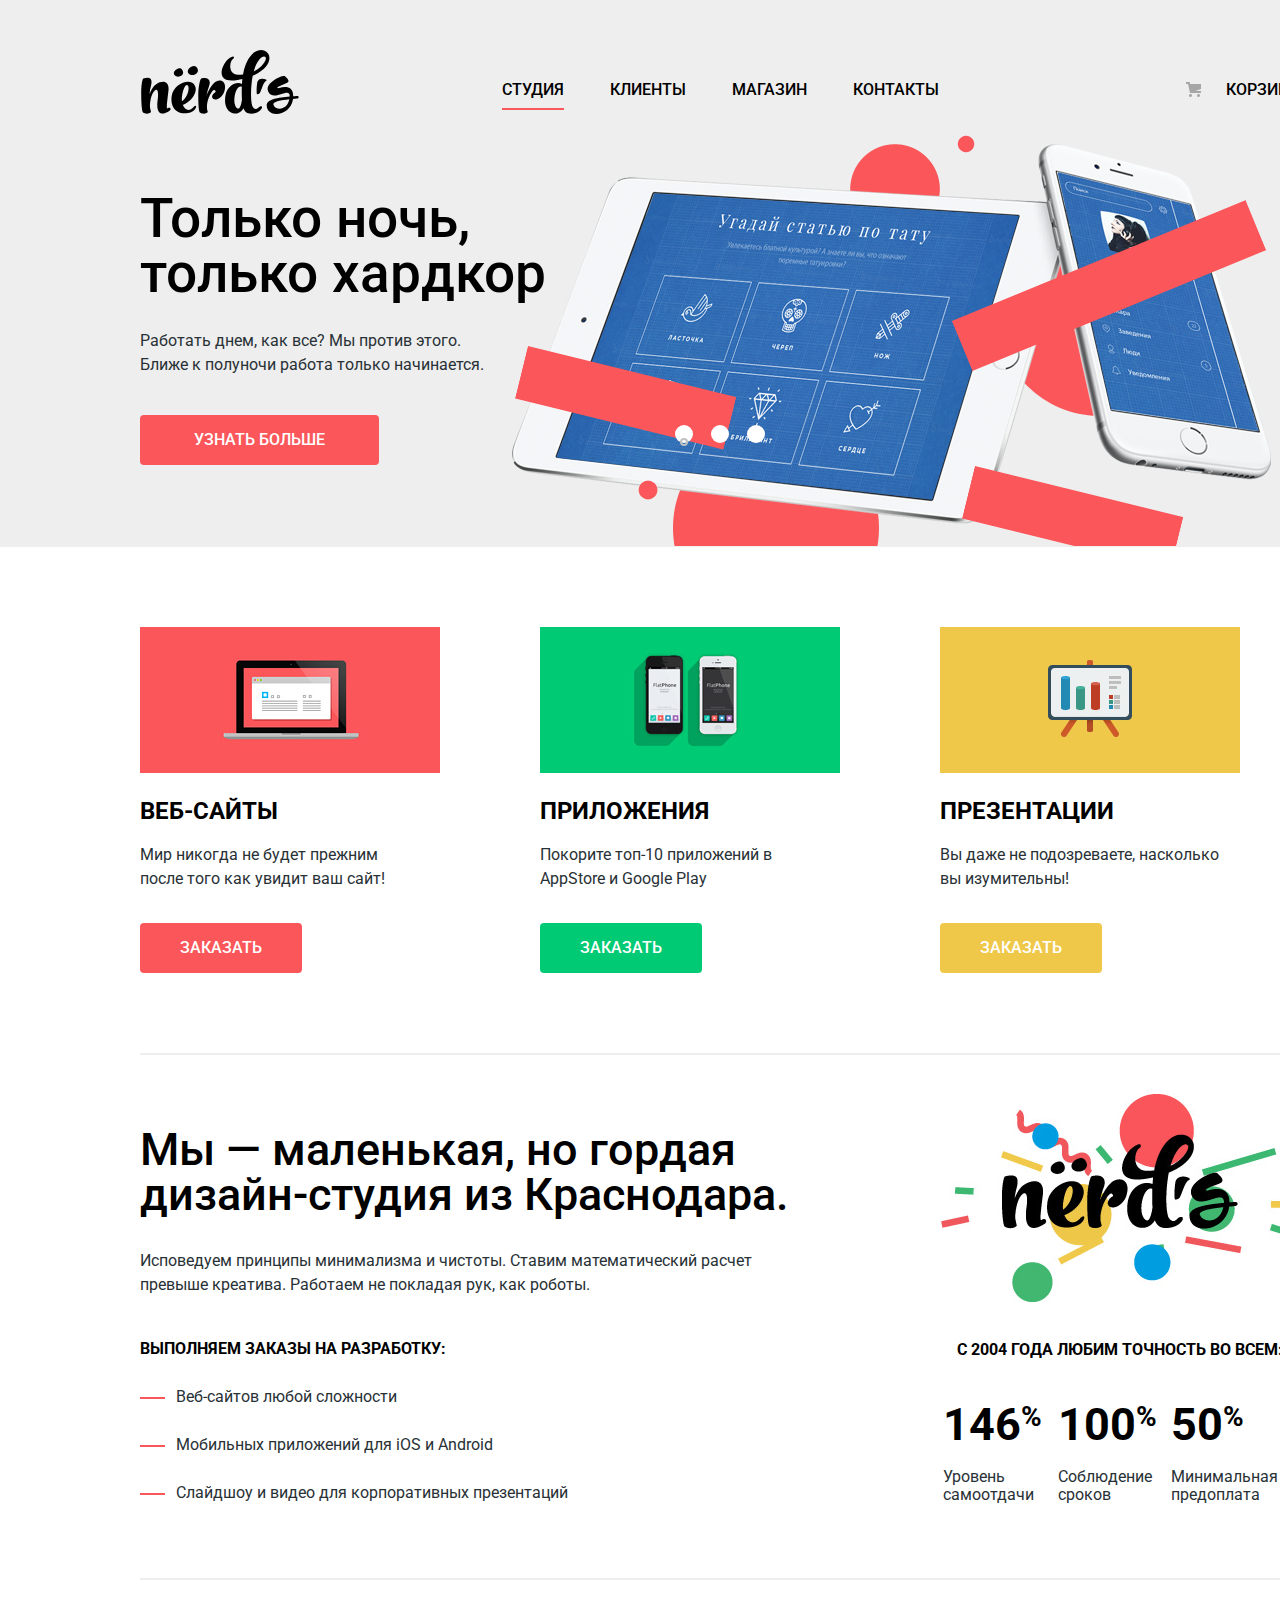
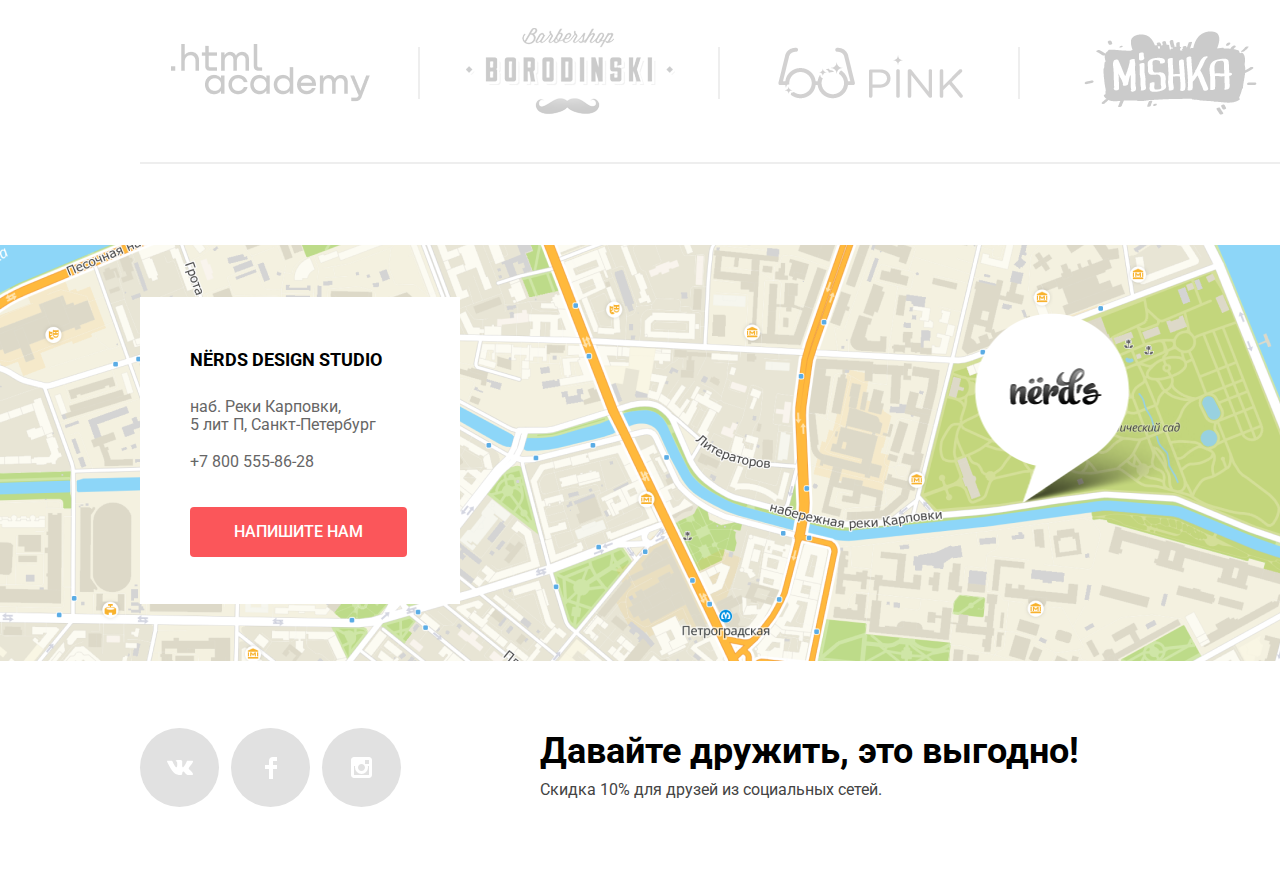
==== commit 95b15f0e: "uploaded slides and messed with their positioning" ====
--- a/index.html
+++ b/index.html
@@ -30,7 +30,7 @@
       <h1 class="visually-hidden">Дизайн-студия «Нёрдс»</h1>
 
       <section class="slider">
-        <div class="slider-item">
+        <div class="slider-item visually-hidden">
           <div class="slider-description">
             <h2>Долго, дорого, скрупулезно.</h2>
             <p>Математически выверенный дизайн <br> для вашего сайта или мобильного приложения.</p>
@@ -44,7 +44,7 @@
             <a class="button large-button" href="#">Узнать больше</a>
           </div>
         </div>
-        <div class="slider-item visually-hidden">
+        <div class="slider-item">
           <div class="slider-description">
             <h2>Только ночь, только хардкор</h2>
             <p>Работать днем, как все? Мы против этого. <br> Ближе к полуночи работа только начинается.</p>
@@ -131,7 +131,7 @@
             </a>
           </li>
           <li class="partners-list-item">
-            <a href="https://zloydedd.github.io/Barbershop/" target="_blank">
+            <a href="#">
               <span class="visually-hidden">Barbershop Borodinski</span>
               <img src="img/borodinski-logo.png" alt="Логотип Barbershop Borodinski">
             </a>
@@ -156,7 +156,7 @@
   <footer>
     <section class="contacts">
       <h2 class="visually-hidden">Контакты</h2>
-      <iframe src="https://yandex.ru/map-widget/v1/?um=constructor%3Ac1545d169bb420ef90648754a6fea53576f6d8beea52be2b904fad6d67ff5f3b&amp;source=constructor"></iframe>
+      <iframe src="https://yandex.ru/map-widget/v1/-/CCUnZTRR1A"></iframe>
       <img src="img/map.png" alt="Дизайн-студия NЁRDS расположена по адресу г. Санкт-Петербург, ул. Б. Конюшенная, д. 19/8"
         width="" height="">
       <div class="container">
@@ -166,7 +166,9 @@
           <p class="contacts-info-text"><a href="tel:+78005558628">+7 800 555-86-28</a></p>
           <a class="write-us button" href="form.html">Напишите нам</a>
         </div>
-        <div class="map-marker"></div>
+        <div class="map-marker">
+          <img src="../img/map-marker.png" alt="Map marker to show the location on the map">
+        </div>
       </div>
     </section>
 
--- a/css/style.css
+++ b/css/style.css
@@ -1,4 +1,7 @@
 body {
+  margin: 0;
+  padding: 0;
+  min-width: 1440px;
   font-weight: normal;
   font-size: 16px;
   line-height: 24px;
@@ -28,7 +31,6 @@
 .container {
   width: 1160px;
   margin: 0 auto;
-  padding: 0 20px;
 }
 
 .button {
@@ -187,7 +189,6 @@
   position: absolute;
 
   width: 100%;
-  padding-bottom: 100px;
 
   background-repeat: no-repeat;
   background-position: 93%;
@@ -198,12 +199,14 @@
 }
 
 .slider .slider-item:nth-child(2) {
-  padding-bottom: 82px;
+  padding-bottom: 45px;
 
   background-image: url("../img/slide-2.png");
 }
 
 .slider .slider-item:nth-child(3) {
+  padding-bottom: 81px;
+
   background-image: url("../img/slide-3.png");
 }
 
@@ -545,16 +548,15 @@
   background-color: #ffffff;
 } 
 
-.map-marker {
+.map-marker img {
   content: "";
   position: absolute;
+  top: 68px;
   left: 1090px;
-  top: 68px;
-  z-index: 2;
+  z-index: 1;
 
   width: 231px;
   height: 190px;
-  background-image: url("../img/map-marker.png");
 }
 
 .contacts-info b {
@@ -803,4 +805,4 @@
 
 .contacts-form .button {
   padding: 16px 84px;
-}+}
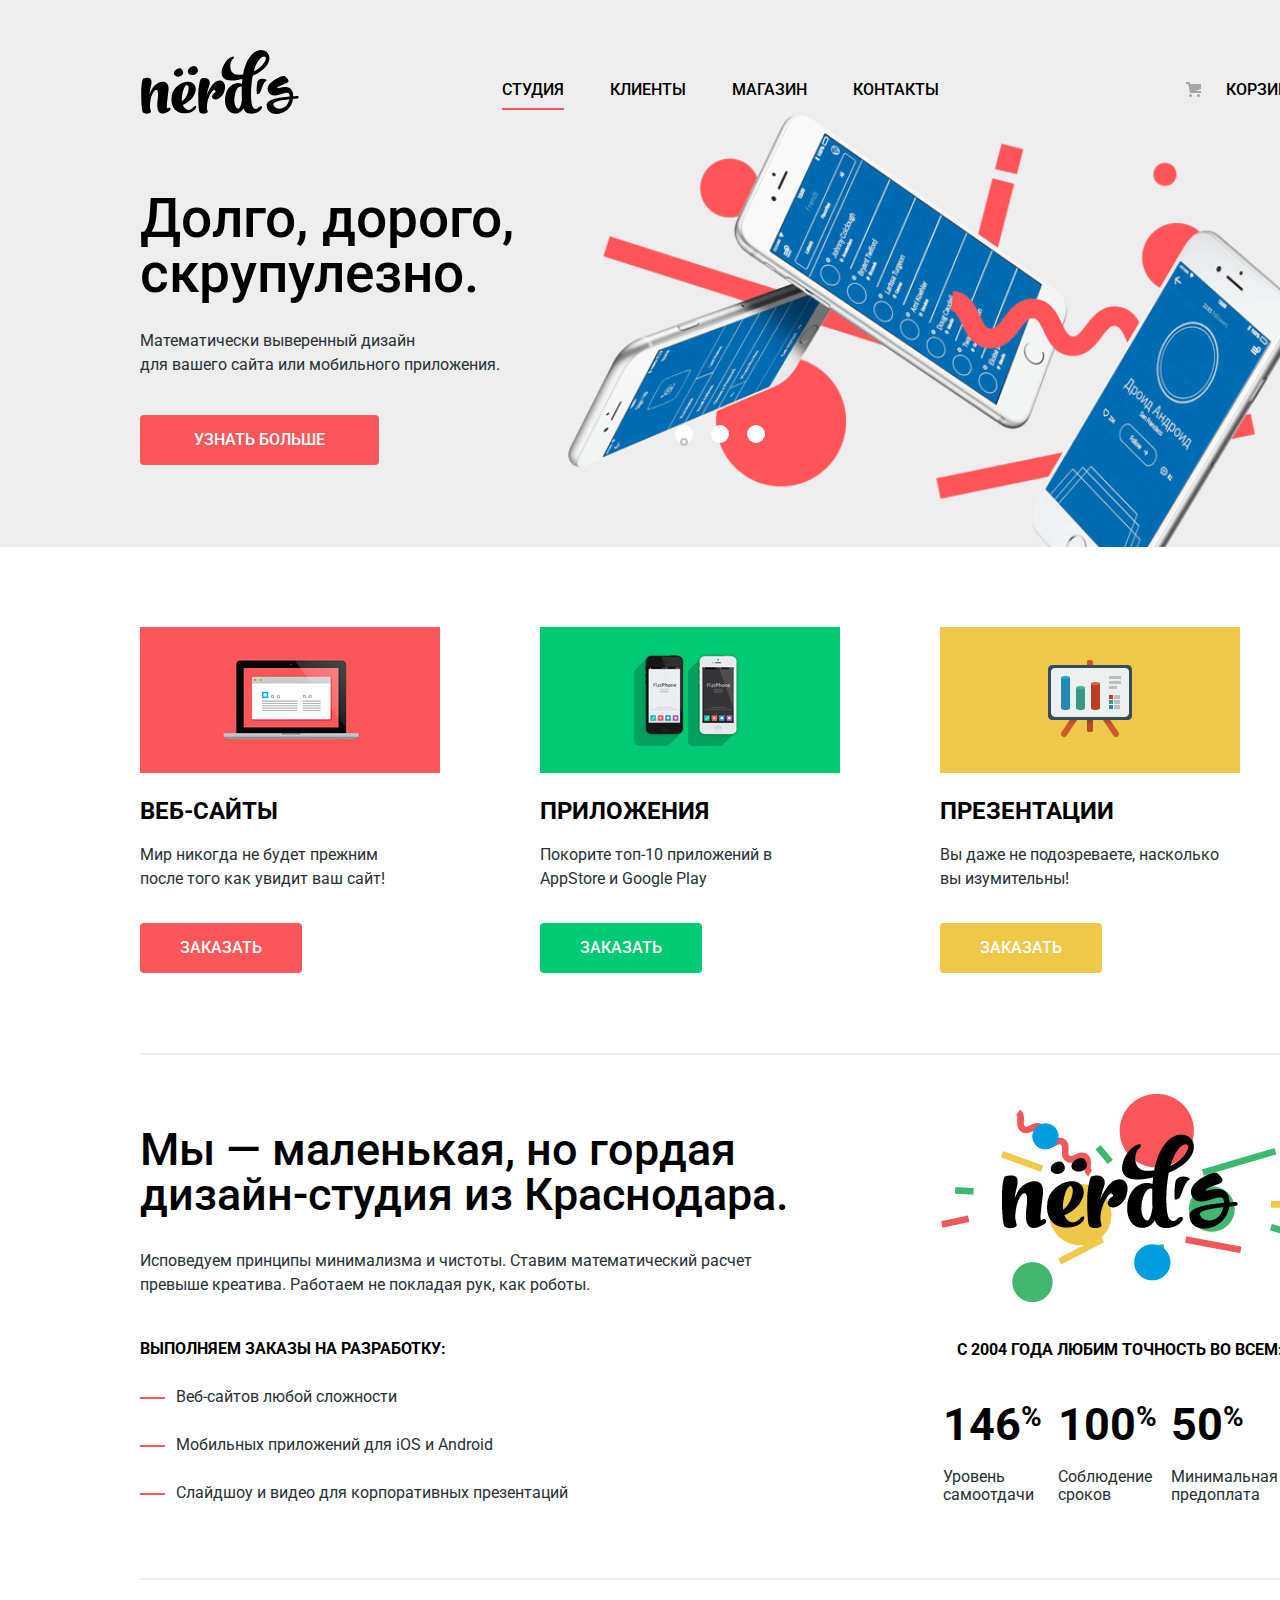
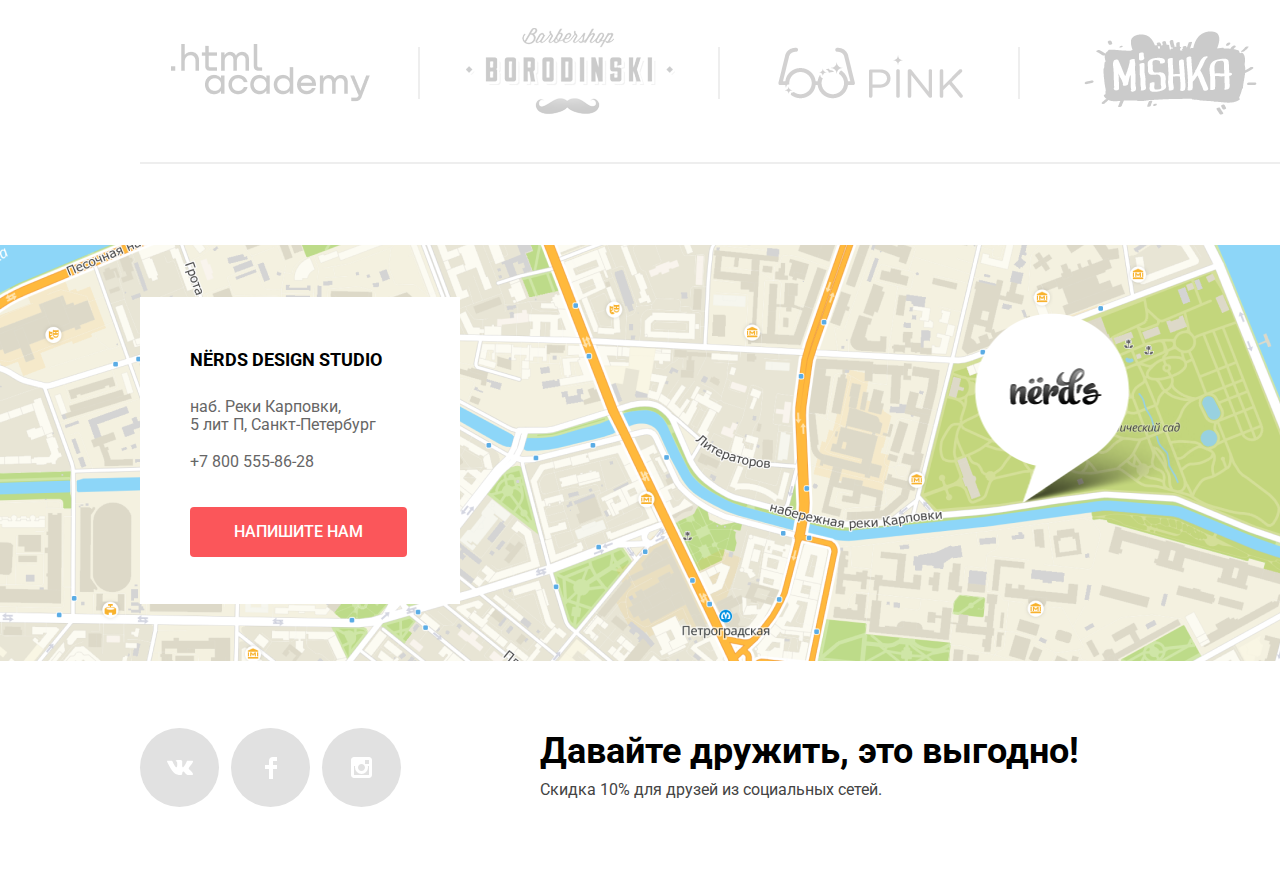
==== commit 557ac69b: "renewed the slider backgrounds to fit properly" ====
--- a/index.html
+++ b/index.html
@@ -4,6 +4,8 @@
 <head>
   <meta charset="UTF-8">
   <title>Дизайн-студия «Нёрдс»</title>
+  <link rel="icon" href="favicon.ico" sizes="any">
+  <link rel="manifest" href="/manifest.webmanifest">
   <link href="https://fonts.googleapis.com/css?family=Roboto:400,500,700&amp;subset=cyrillic" rel="stylesheet">
   <link rel="stylesheet" href="css/normalize.css"> 
   <link rel="stylesheet" href="css/style.css">
@@ -30,7 +32,7 @@
       <h1 class="visually-hidden">Дизайн-студия «Нёрдс»</h1>
 
       <section class="slider">
-        <div class="slider-item visually-hidden">
+        <div class="slider-item">
           <div class="slider-description">
             <h2>Долго, дорого, скрупулезно.</h2>
             <p>Математически выверенный дизайн <br> для вашего сайта или мобильного приложения.</p>
@@ -44,7 +46,7 @@
             <a class="button large-button" href="#">Узнать больше</a>
           </div>
         </div>
-        <div class="slider-item">
+        <div class="slider-item visually-hidden">
           <div class="slider-description">
             <h2>Только ночь, только хардкор</h2>
             <p>Работать днем, как все? Мы против этого. <br> Ближе к полуночи работа только начинается.</p>
--- a/css/style.css
+++ b/css/style.css
@@ -186,12 +186,11 @@
 }
 
 .slider .slider-item {
-  position: absolute;
-
-  width: 100%;
-
+  height: 433px;
+
+  background-size: contain;
   background-repeat: no-repeat;
-  background-position: 93%;
+  background-position: bottom right;
 }
 
 .slider .slider-item:nth-child(1) {
@@ -199,19 +198,15 @@
 }
 
 .slider .slider-item:nth-child(2) {
-  padding-bottom: 45px;
-
   background-image: url("../img/slide-2.png");
 }
 
 .slider .slider-item:nth-child(3) {
-  padding-bottom: 81px;
-
   background-image: url("../img/slide-3.png");
 }
 
 .slider-description {
-  width: 560px;
+  width: 538px;
 }
 
 .slider-description h2 {
@@ -227,6 +222,7 @@
 }
 
 .slider-description p {
+  width: 416px;
   margin-bottom: 38px;
   padding-right: 60px;
 }
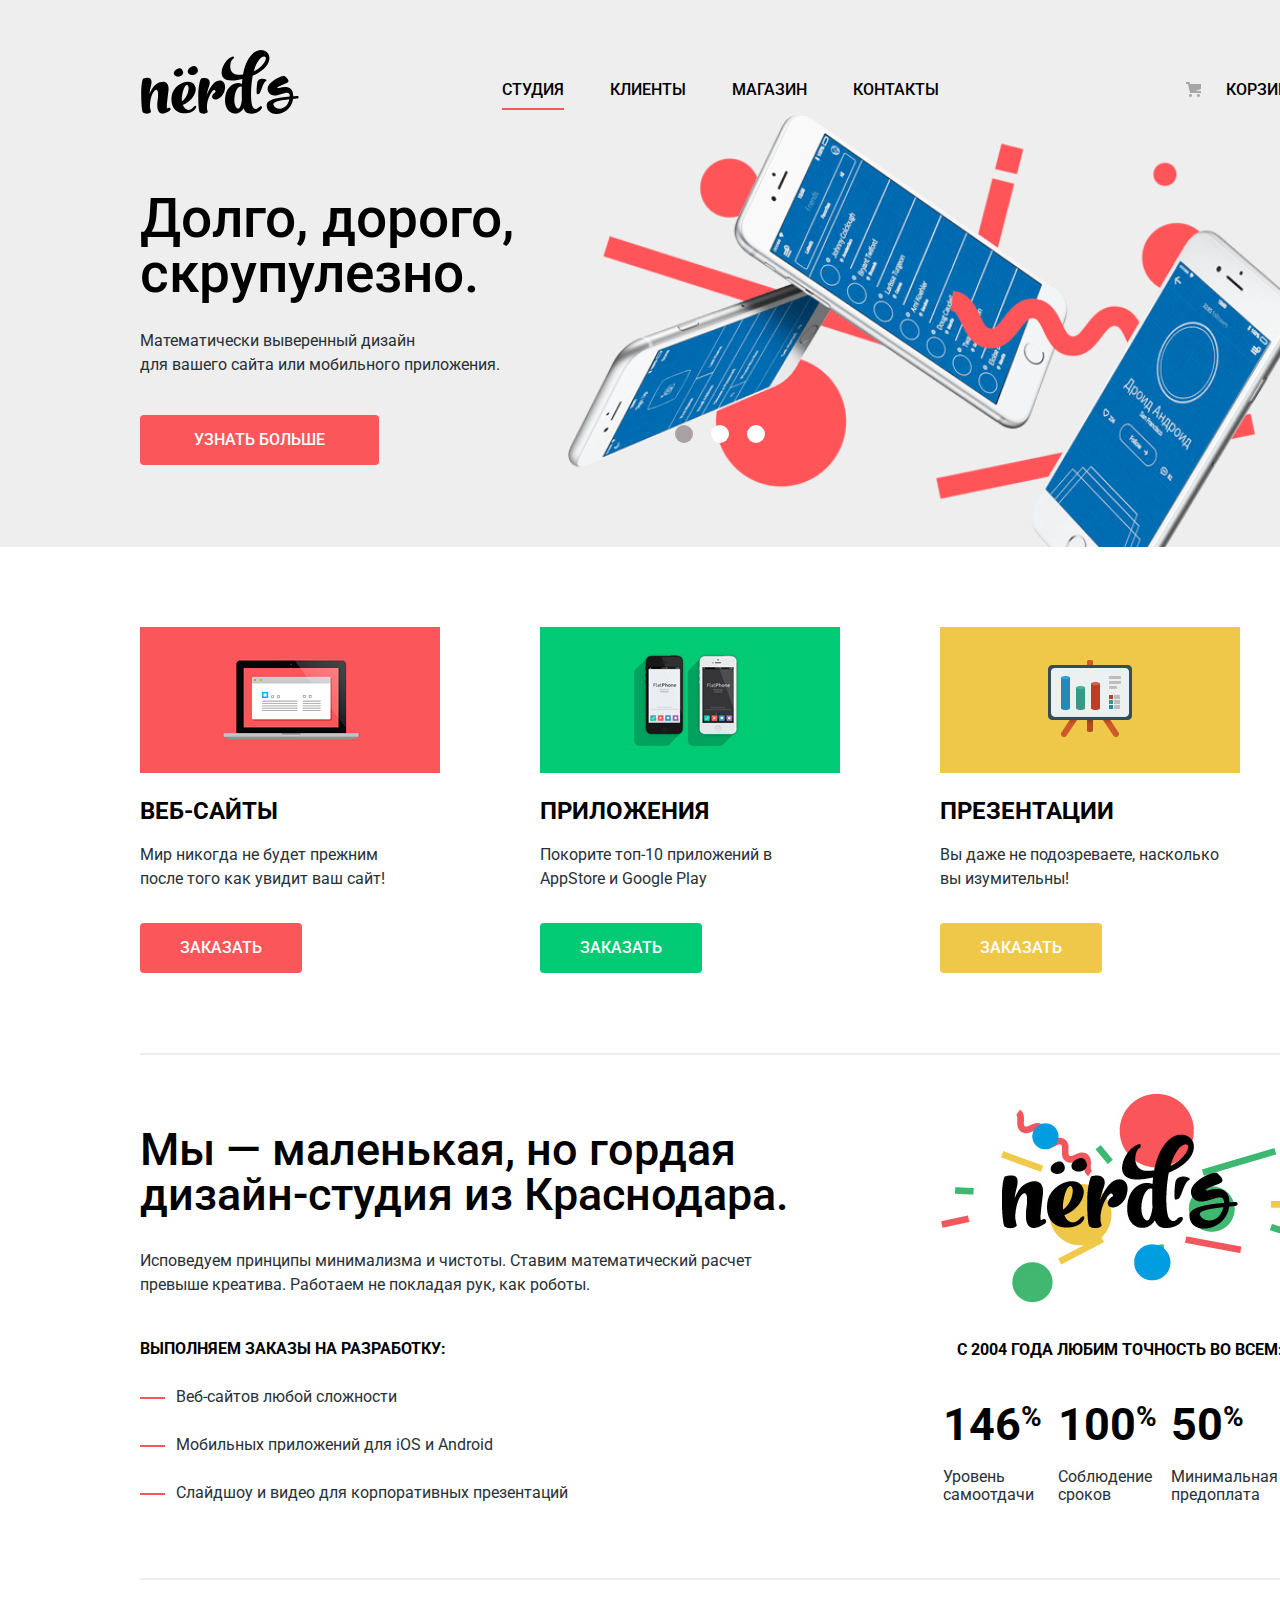
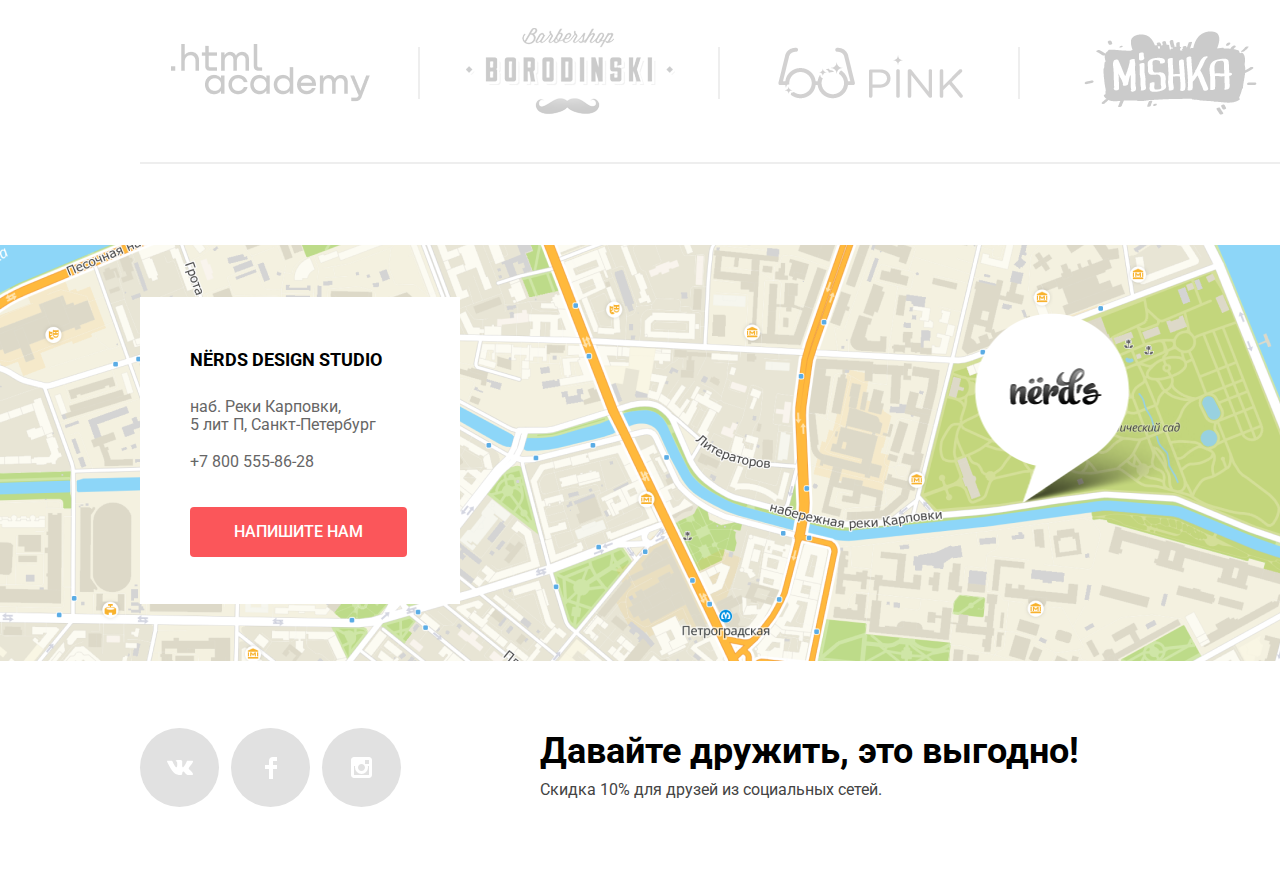
==== commit 8fe91405: "slider is done and working. restyled the dots" ====
--- a/index.html
+++ b/index.html
@@ -54,9 +54,9 @@
           </div>
         </div>
         <div class="slider-controls">
-          <button type="button" class="current"><span class="visually-hidden">Показать первый слайд</span></button>
-          <button type="button"><span class="visually-hidden">Показать второй слайд</span></button>
-          <button type="button"><span class="visually-hidden">Показать третий слайд</span></button>
+          <button type="button" class="dot current"><span class="visually-hidden">Показать первый слайд</span></button>
+          <button type="button" class="dot"><span class="visually-hidden">Показать второй слайд</span></button>
+          <button type="button" class="dot"><span class="visually-hidden">Показать третий слайд</span></button>
         </div>
       </section>
     </div>
--- a/css/style.css
+++ b/css/style.css
@@ -243,16 +243,11 @@
   border-radius: 50%;
 }
 
-.slider-controls button.current::after {
-  content: "";
-  position: absolute;
-  top: 13px;
-  left: 5px;
-
-  width: 4px;
-  height: 4px;
-
-  border: 2px solid #c1c1c1;
+.slider-controls button.current {
+  width: 18px;
+  height: 18px;
+
+  background-color: #a8a2a2;
   border-radius: 50%;
 }
 
